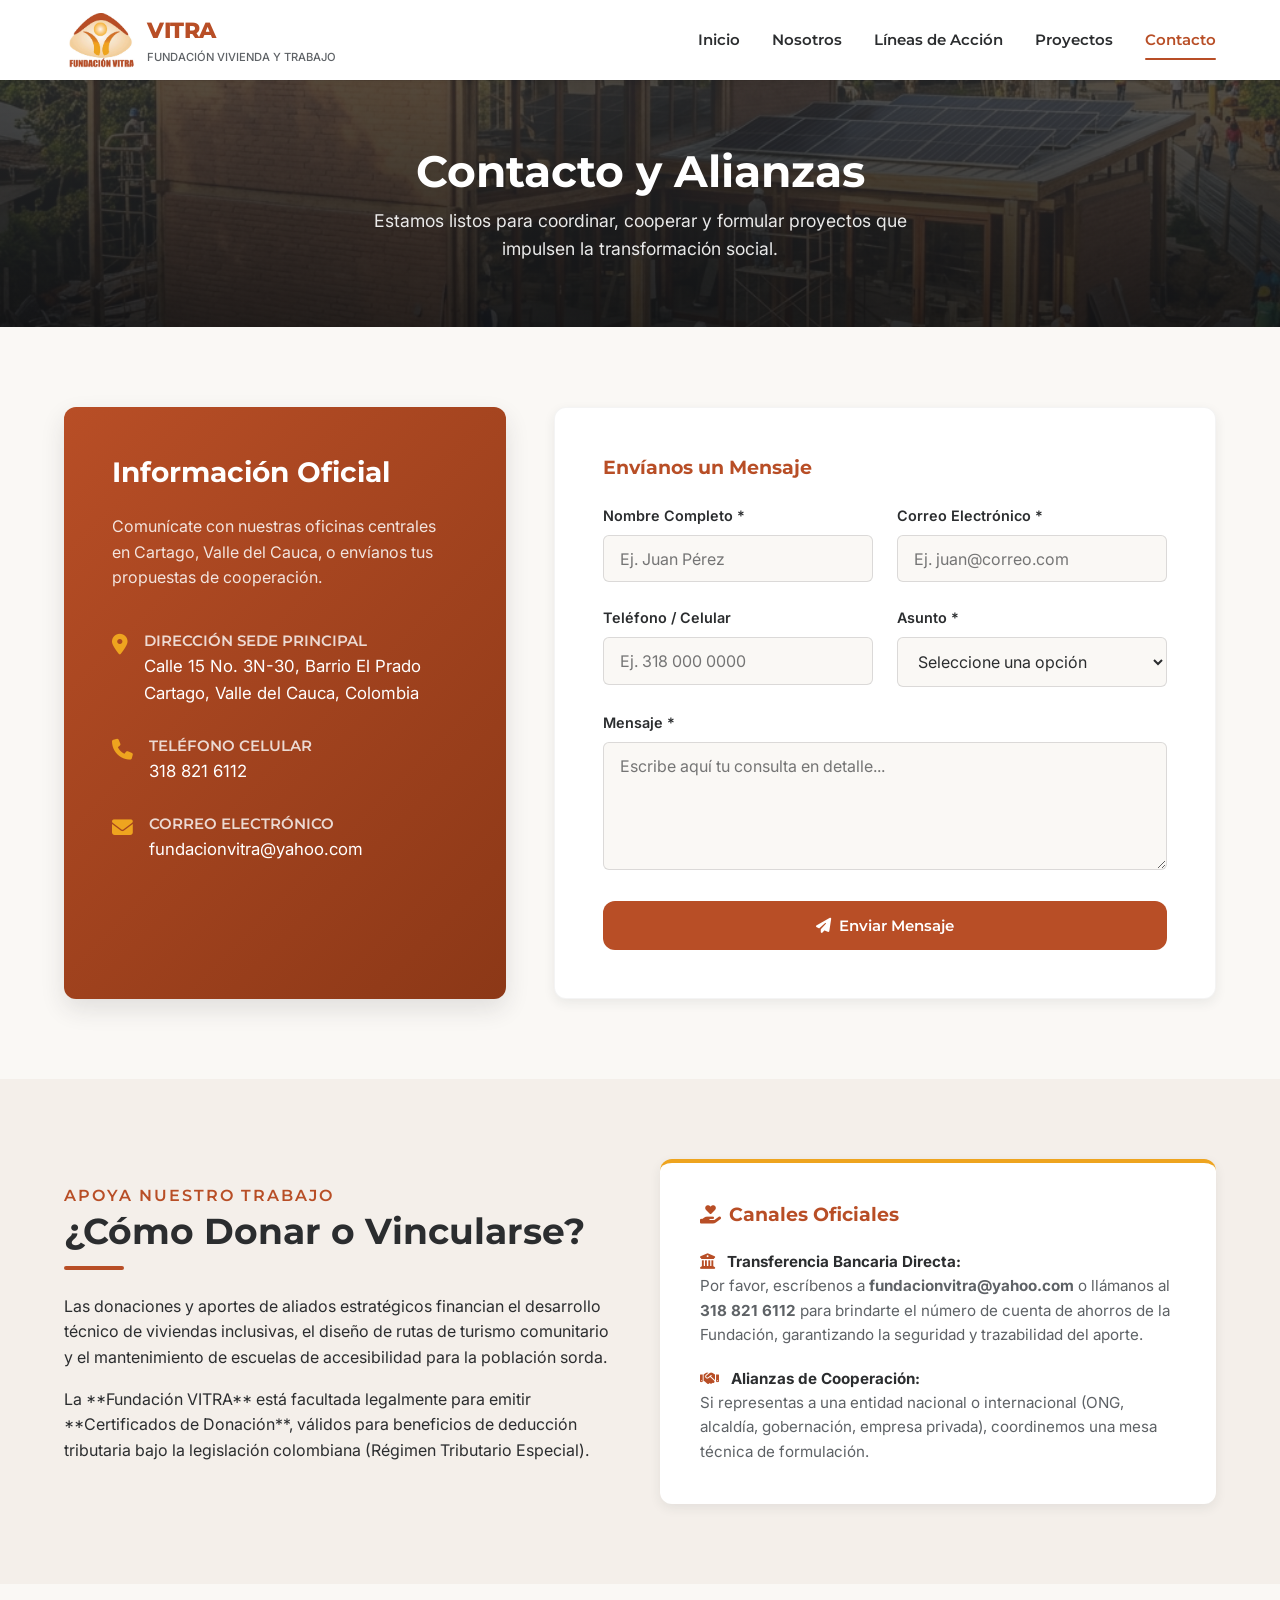
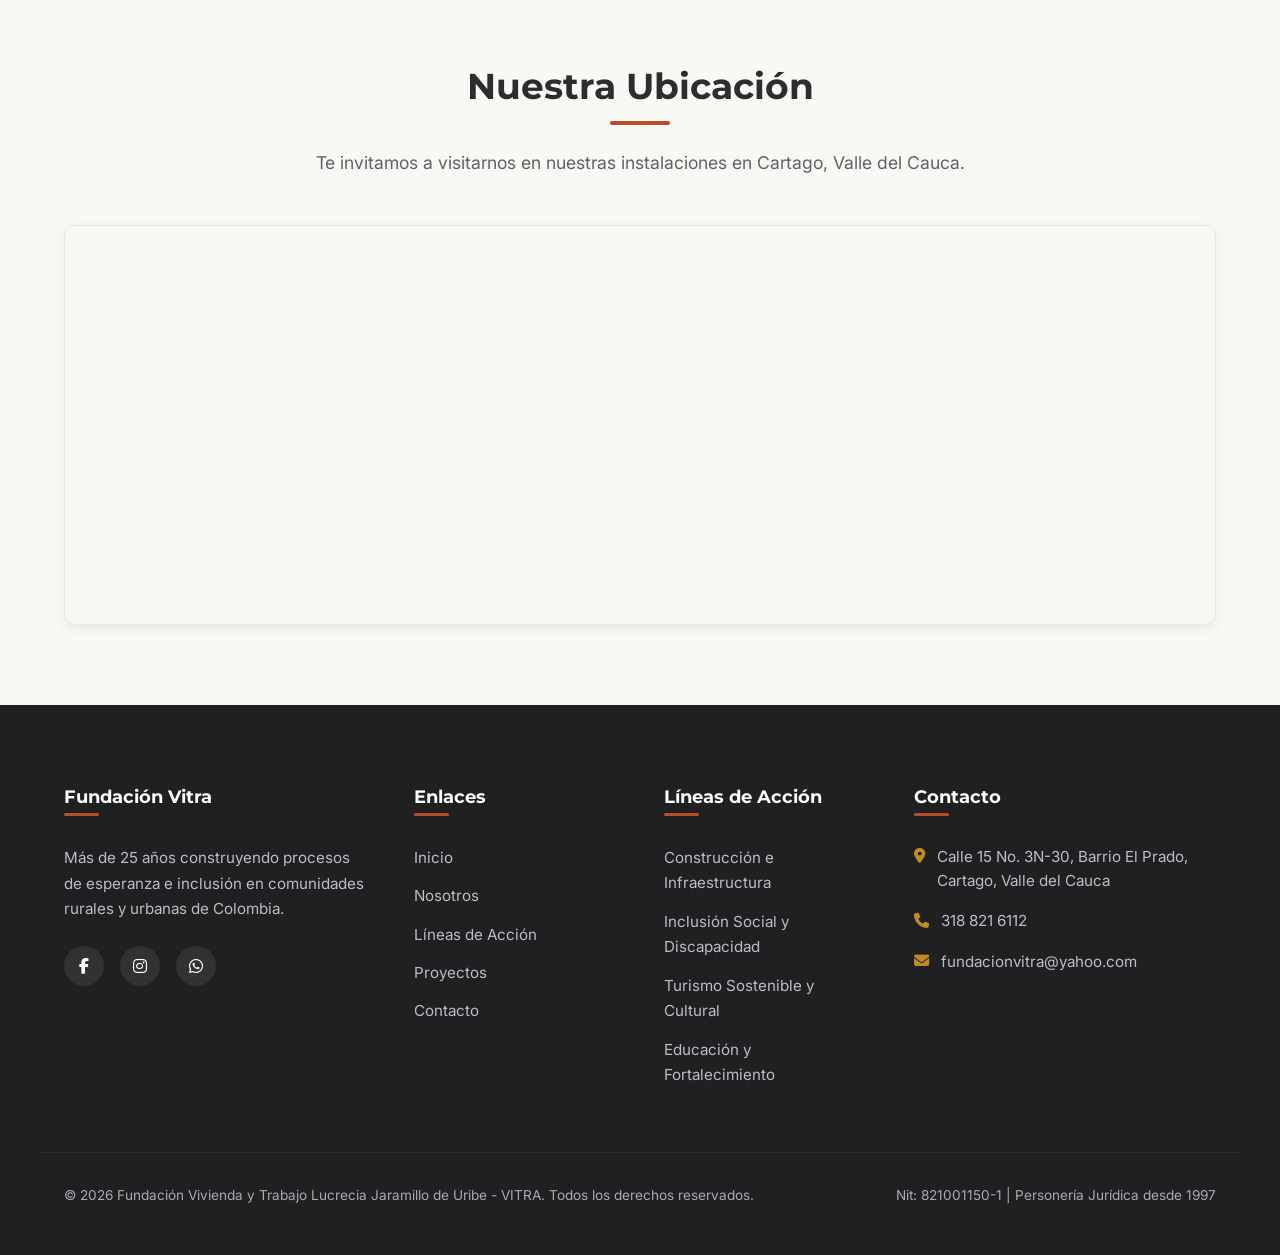
==== contacto.html @ 090f8663 "Add files via upload" ====
<!DOCTYPE html>
<html lang="es">
<head>
    <meta charset="UTF-8">
    <meta name="viewport" content="width=device-width, initial-scale=1.0">
    <meta name="description" content="Contáctanos y únete a nuestra causa. Información oficial, donaciones y ubicación de la Fundación Vitra en Cartago, Valle.">
    <title>Contacto | Fundación Vitra - Alianzas y Cooperación</title>
    <style>
/* Estilos generales y layouts de la Fundación Vitra */
/* Variables globales de diseño e identidad de la Fundación Vitra */
@import url('https://fonts.googleapis.com/css2?family=Montserrat:ital,wght@0,300;0,400;0,500;0,600;0,700;0,800;1,400&family=Inter:wght@300;400;500;600;700&display=swap');

:root {
    /* Tipografía */
    --font-heading: 'Montserrat', sans-serif;
    --font-body: 'Inter', sans-serif;

    /* Colores del Logo oficial de la Fundación Vitra (Terracota y Ámbar) */
    --color-primary: #b84e26;        /* Terracota / Ladrillo */
    --color-primary-rgb: 184, 78, 38;
    --color-primary-light: #d66438;
    --color-primary-dark: #8c3817;

    --color-secondary: #eea41f;      /* Ámbar / Amarillo cálido */
    --color-secondary-rgb: 238, 164, 31;
    --color-secondary-light: #f5b94f;
    --color-secondary-dark: #b87c10;

    /* Fondos y Textos */
    --color-bg-main: #faf8f5;        /* Alabastro / Off-white cálido */
    --color-bg-alt: #f4efea;         /* Crema suave para alternancia */
    --color-bg-card: #ffffff;        /* Blanco puro para tarjetas */
    
    --color-text-main: #2b2d2f;      /* Slate oscuro para legibilidad */
    --color-text-muted: #5e6266;     /* Gris para subtítulos y textos secundarios */
    --color-text-light: #ffffff;     /* Texto sobre fondos oscuros */
    
    /* Colores Estratégicos de Apoyo */
    --color-green: #2e7d32;          /* Verde para Medio Ambiente y Sostenibilidad */
    --color-green-light: #e8f5e9;
    --color-blue: #1565c0;           /* Azul para Inclusión Social y Cooperación */
    --color-blue-light: #e3f2fd;
    --color-error: #c62828;
    --color-success: #2e7d32;

    /* Sombras (Box Shadows) */
    --shadow-sm: 0 2px 4px rgba(43, 45, 47, 0.05);
    --shadow-md: 0 4px 12px rgba(43, 45, 47, 0.08);
    --shadow-lg: 0 10px 25px rgba(43, 45, 47, 0.12);
    --shadow-hover: 0 15px 35px rgba(184, 78, 38, 0.15);

    /* Radios y Espaciados */
    --radius-sm: 6px;
    --radius-md: 12px;
    --radius-lg: 20px;
    --radius-full: 9999px;

    /* Transiciones */
    --transition-fast: all 0.2s ease;
    --transition-normal: all 0.3s cubic-bezier(0.4, 0, 0.2, 1);
    --transition-slow: all 0.5s ease;

    /* Layout Constraints */
    --max-width: 1200px;
    --header-height: 80px;
}

/* Modo Oscuro (Opcional - Estética y Accesibilidad) */
@media (prefers-color-scheme: dark) {
    :root {
        --color-bg-main: #141517;
        --color-bg-alt: #1a1c1e;
        --color-bg-card: #202225;
        
        --color-text-main: #f0f2f5;
        --color-text-muted: #a0a5ad;
        
        --shadow-sm: 0 2px 4px rgba(0, 0, 0, 0.2);
        --shadow-md: 0 4px 12px rgba(0, 0, 0, 0.3);
        --shadow-lg: 0 10px 25px rgba(0, 0, 0, 0.4);
    }
}

/* ==========================================================================
   1. Reset y Estilos Base
   ========================================================================== */
*, *::before, *::after {
    box-sizing: border-box;
    margin: 0;
    padding: 0;
}

html {
    scroll-behavior: smooth;
    font-size: 16px;
    height: 100%;
}

body {
    font-family: var(--font-body);
    background-color: var(--color-bg-main);
    color: var(--color-text-main);
    line-height: 1.6;
    display: flex;
    flex-direction: column;
    min-height: 100vh;
    overflow-x: hidden;
    -webkit-font-smoothing: antialiased;
}

h1, h2, h3, h4, h5, h6 {
    font-family: var(--font-heading);
    font-weight: 700;
    line-height: 1.25;
    margin-bottom: 0.5em;
}

p {
    margin-bottom: 1rem;
}

a {
    color: inherit;
    text-decoration: none;
    transition: var(--transition-fast);
}

img {
    max-width: 100%;
    height: auto;
    display: block;
}

ul, ol {
    list-style: none;
}

button, input, textarea, select {
    font-family: inherit;
    font-size: inherit;
    color: inherit;
}

/* ==========================================================================
   2. Utilidades y Layout
   ========================================================================== */
.container {
    width: 100%;
    max-width: var(--max-width);
    margin: 0 auto;
    padding: 0 1.5rem;
}

.section {
    padding: 5rem 0;
}

.section-alt {
    background-color: var(--color-bg-alt);
    padding: 5rem 0;
}

.text-center {
    text-align: center;
}

.section-title {
    font-size: 2.25rem;
    position: relative;
    padding-bottom: 1rem;
    margin-bottom: 1.5rem;
}

.section-title::after {
    content: '';
    position: absolute;
    bottom: 0;
    left: 50%;
    transform: translateX(-50%);
    width: 60px;
    height: 4px;
    background-color: var(--color-primary);
    border-radius: var(--radius-full);
}

.section-title.left::after {
    left: 0;
    transform: none;
}

.section-subtitle {
    font-size: 1.1rem;
    color: var(--color-text-muted);
    max-width: 700px;
    margin: 0 auto 3rem auto;
}

/* Flex & Grid Utilities */
.grid-2 {
    display: grid;
    grid-template-columns: repeat(2, 1fr);
    gap: 2.5rem;
    align-items: center;
}

.grid-3 {
    display: grid;
    grid-template-columns: repeat(3, 1fr);
    gap: 2rem;
}

.grid-4 {
    display: grid;
    grid-template-columns: repeat(4, 1fr);
    gap: 1.5rem;
}

/* ==========================================================================
   3. Botones y Elementos Interactivos
   ========================================================================== */
.btn {
    display: inline-flex;
    align-items: center;
    justify-content: center;
    padding: 0.8rem 1.8rem;
    font-family: var(--font-heading);
    font-weight: 600;
    border-radius: var(--radius-md);
    cursor: pointer;
    transition: var(--transition-normal);
    border: 2px solid transparent;
    font-size: 0.95rem;
}

.btn-primary {
    background-color: var(--color-primary);
    color: var(--color-text-light);
}

.btn-primary:hover {
    background-color: var(--color-primary-dark);
    transform: translateY(-2px);
    box-shadow: 0 5px 15px rgba(184, 78, 38, 0.3);
}

.btn-secondary {
    background-color: var(--color-secondary);
    color: #141517; /* Contraste oscuro para legibilidad */
}

.btn-secondary:hover {
    background-color: var(--color-secondary-light);
    transform: translateY(-2px);
    box-shadow: 0 5px 15px rgba(238, 164, 31, 0.3);
}

.btn-outline {
    background-color: transparent;
    border-color: var(--color-primary);
    color: var(--color-primary);
}

.btn-outline:hover {
    background-color: var(--color-primary);
    color: var(--color-text-light);
    transform: translateY(-2px);
}

.btn-outline-white {
    background-color: transparent;
    border-color: var(--color-text-light);
    color: var(--color-text-light);
}

.btn-outline-white:hover {
    background-color: var(--color-text-light);
    color: var(--color-primary);
    transform: translateY(-2px);
}

/* ==========================================================================
   4. Header y Menú de Navegación
   ========================================================================== */
.header {
    background-color: var(--color-bg-card);
    box-shadow: var(--shadow-sm);
    position: sticky;
    top: 0;
    z-index: 1000;
    transition: var(--transition-normal);
}

.header.scrolled {
    backdrop-filter: blur(10px);
    background-color: rgba(255, 255, 255, 0.92);
    height: 70px;
}

@media (prefers-color-scheme: dark) {
    .header.scrolled {
        background-color: rgba(20, 21, 23, 0.92);
    }
}

.navbar {
    display: flex;
    align-items: center;
    justify-content: space-between;
    height: var(--header-height);
    transition: var(--transition-normal);
}

.header.scrolled .navbar {
    height: 70px;
}

.logo-container {
    display: flex;
    align-items: center;
    gap: 0.8rem;
}

.logo-img {
    height: 55px;
    width: auto;
    border-radius: var(--radius-sm);
    transition: var(--transition-normal);
}

.header.scrolled .logo-img {
    height: 48px;
}

.logo-text {
    font-family: var(--font-heading);
    font-weight: 800;
    font-size: 1.4rem;
    color: var(--color-primary);
    letter-spacing: -0.5px;
}

.logo-sub {
    font-size: 0.7rem;
    color: var(--color-text-muted);
    font-weight: 500;
    text-transform: uppercase;
}

.nav-menu {
    display: flex;
    gap: 2rem;
}

.nav-link {
    font-family: var(--font-heading);
    font-weight: 600;
    font-size: 0.95rem;
    color: var(--color-text-main);
    padding: 0.5rem 0;
    position: relative;
}

.nav-link::after {
    content: '';
    position: absolute;
    bottom: 0;
    left: 0;
    width: 0;
    height: 2.5px;
    background-color: var(--color-primary);
    transition: var(--transition-normal);
    border-radius: var(--radius-full);
}

.nav-link:hover::after,
.nav-link.active::after {
    width: 100%;
}

.nav-link.active {
    color: var(--color-primary);
}

.nav-toggle {
    display: none;
    background: none;
    border: none;
    cursor: pointer;
    font-size: 1.8rem;
    color: var(--color-text-main);
}

/* ==========================================================================
   5. Hero Section (Inicio)
   ========================================================================== */
.hero {
    position: relative;
    background-image: linear-gradient(rgba(0, 0, 0, 0.65), rgba(0, 0, 0, 0.75)), url('[data-uri]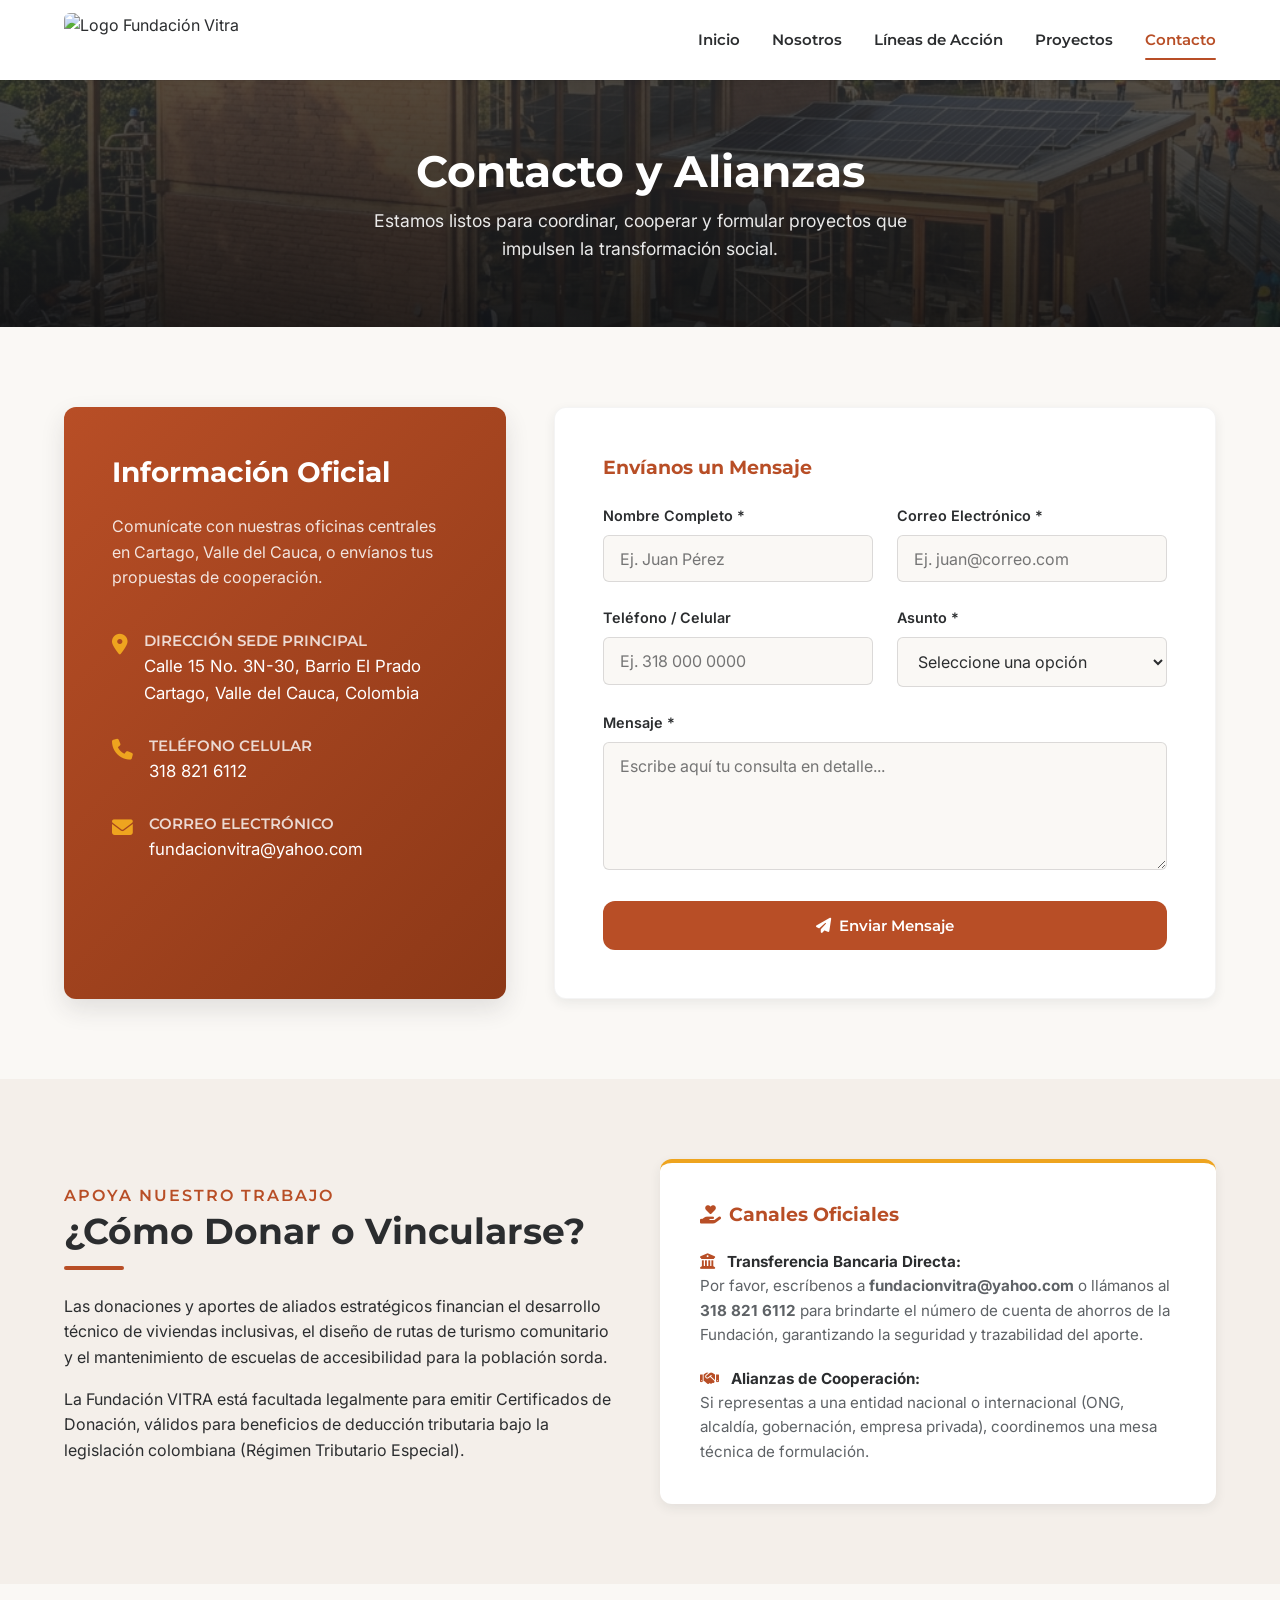
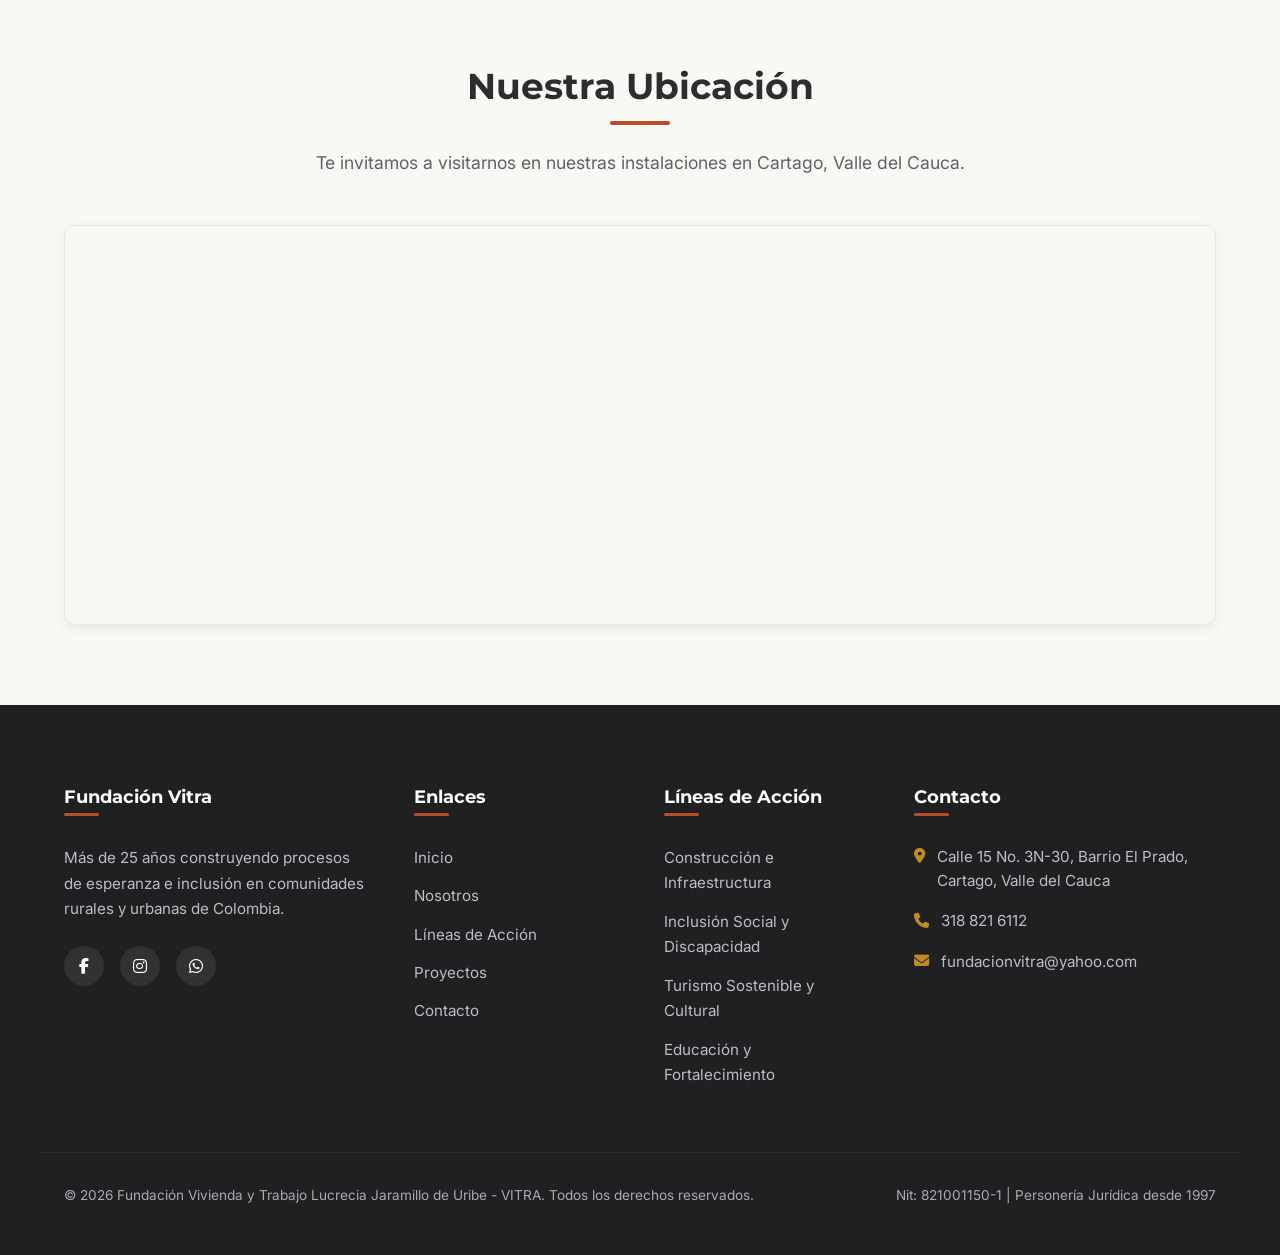
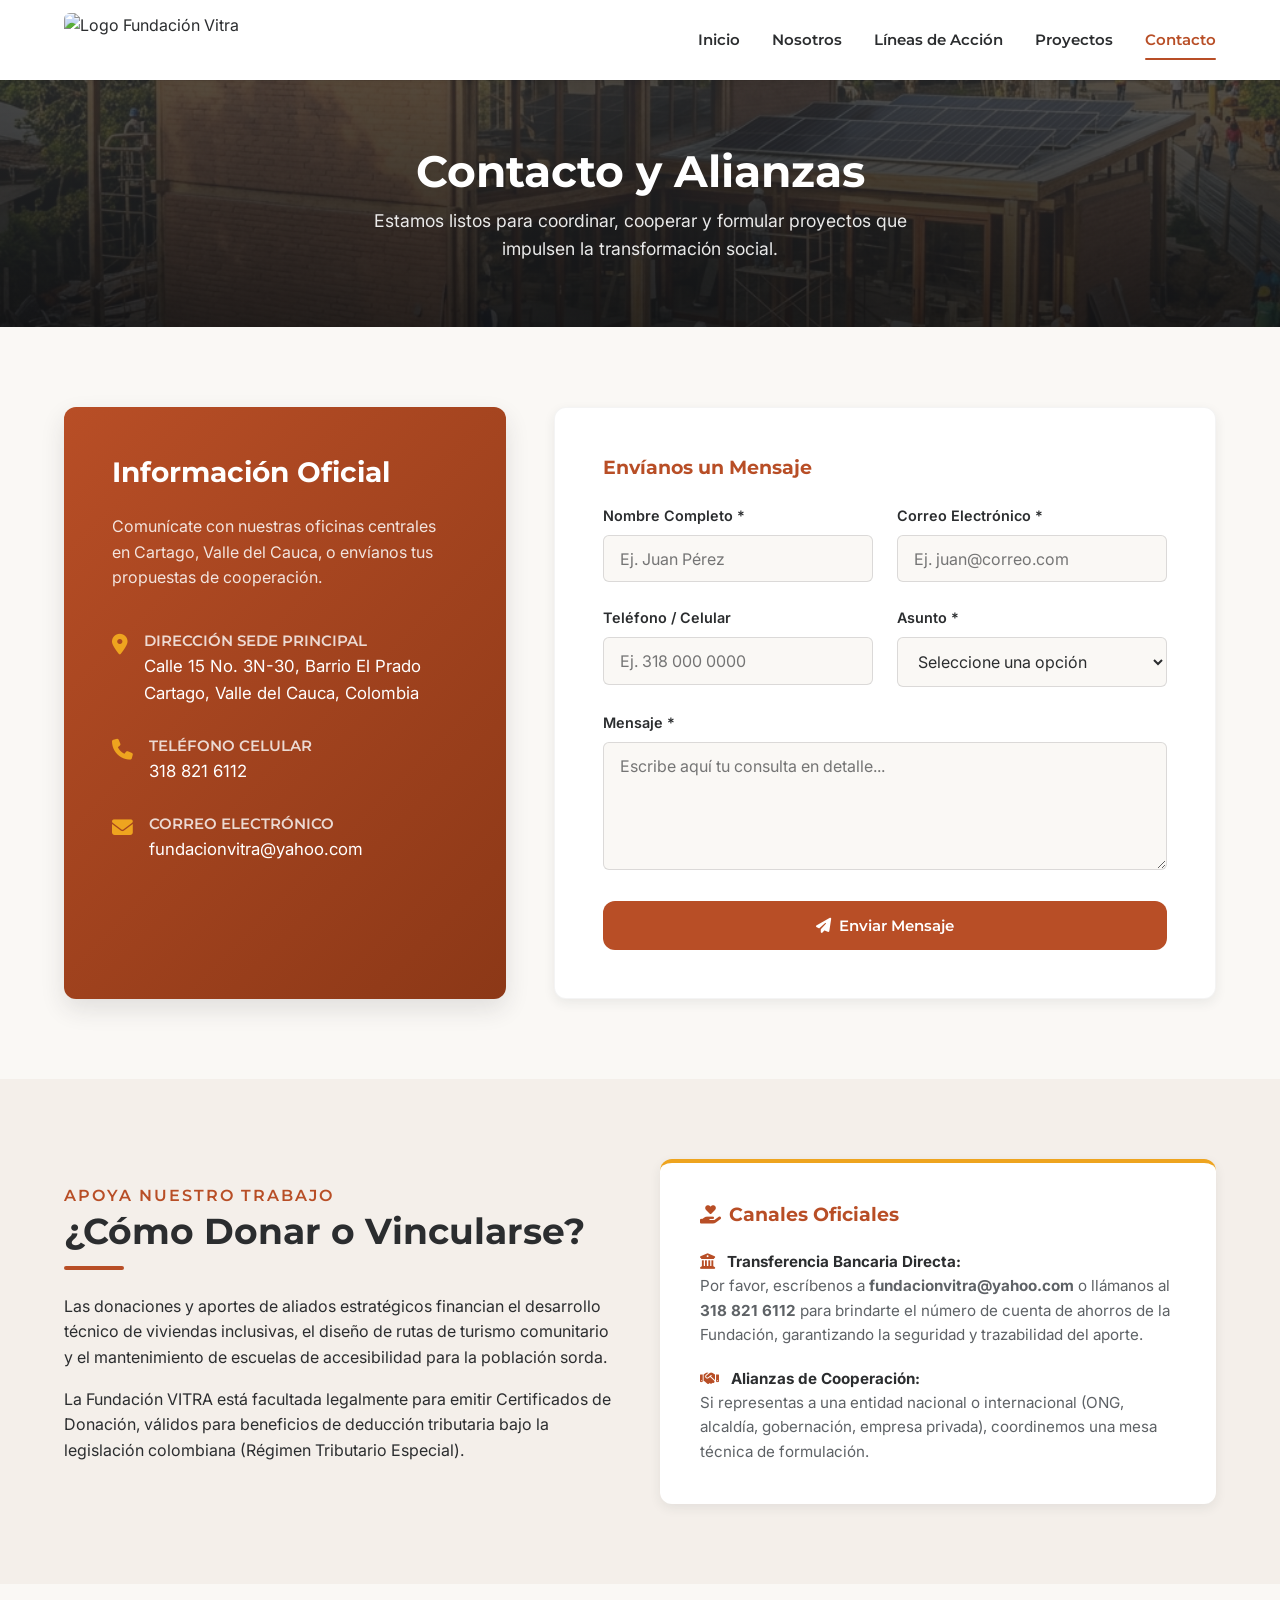
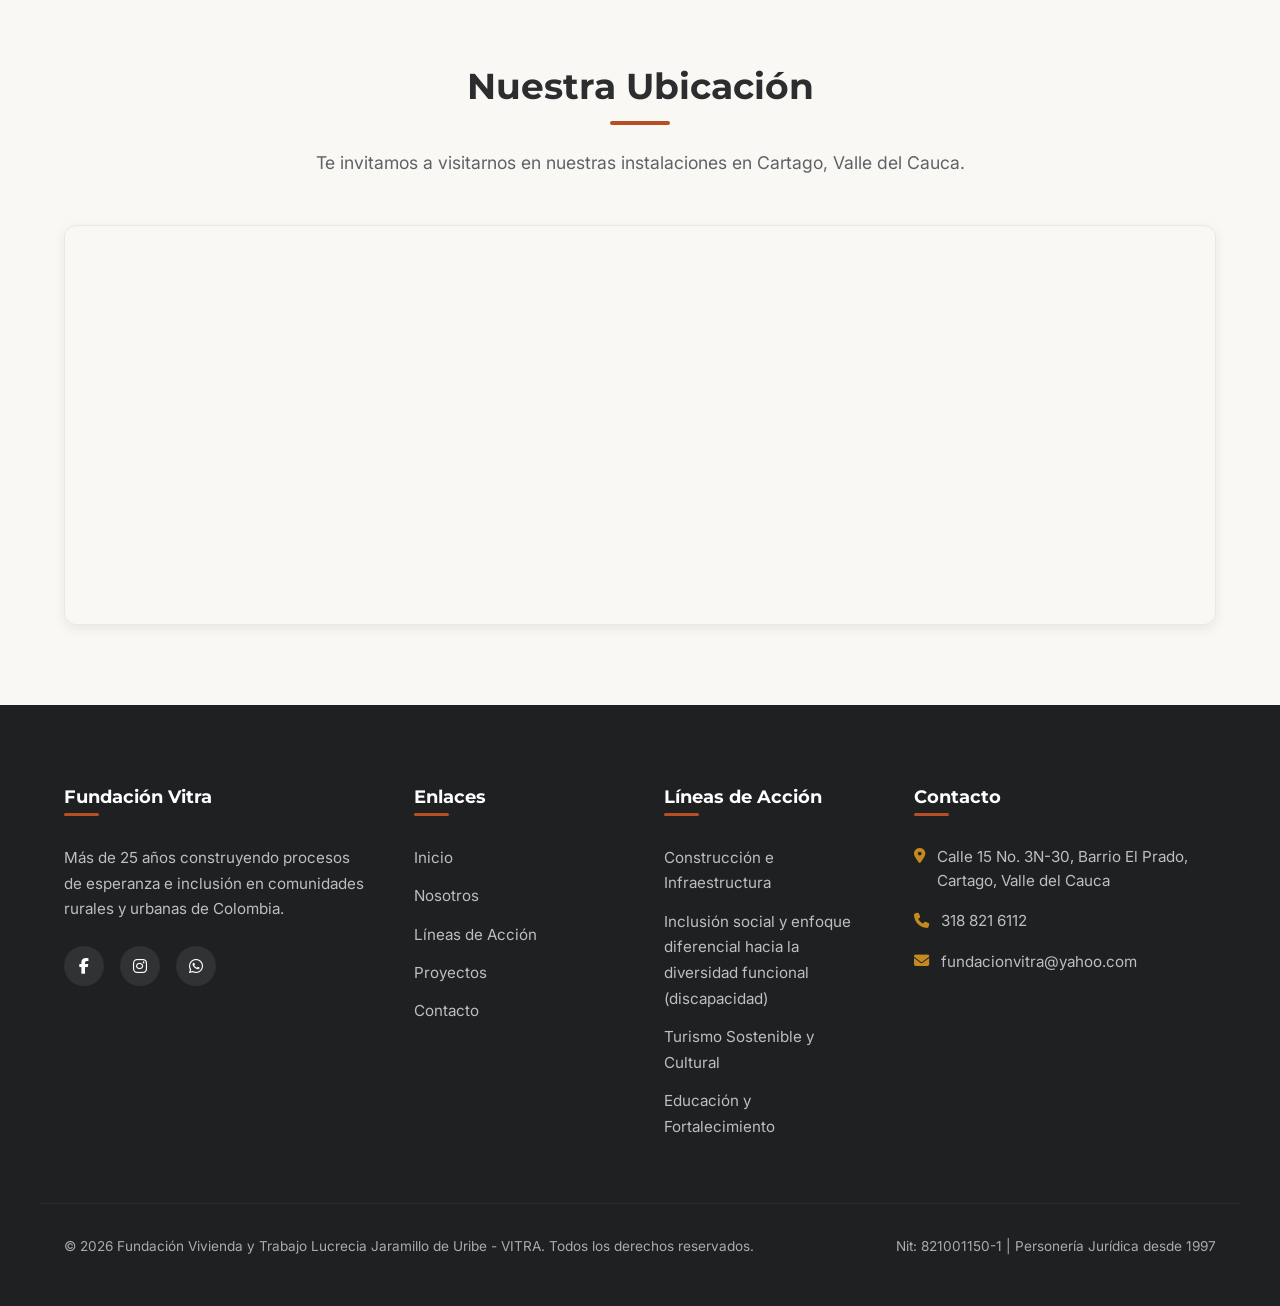
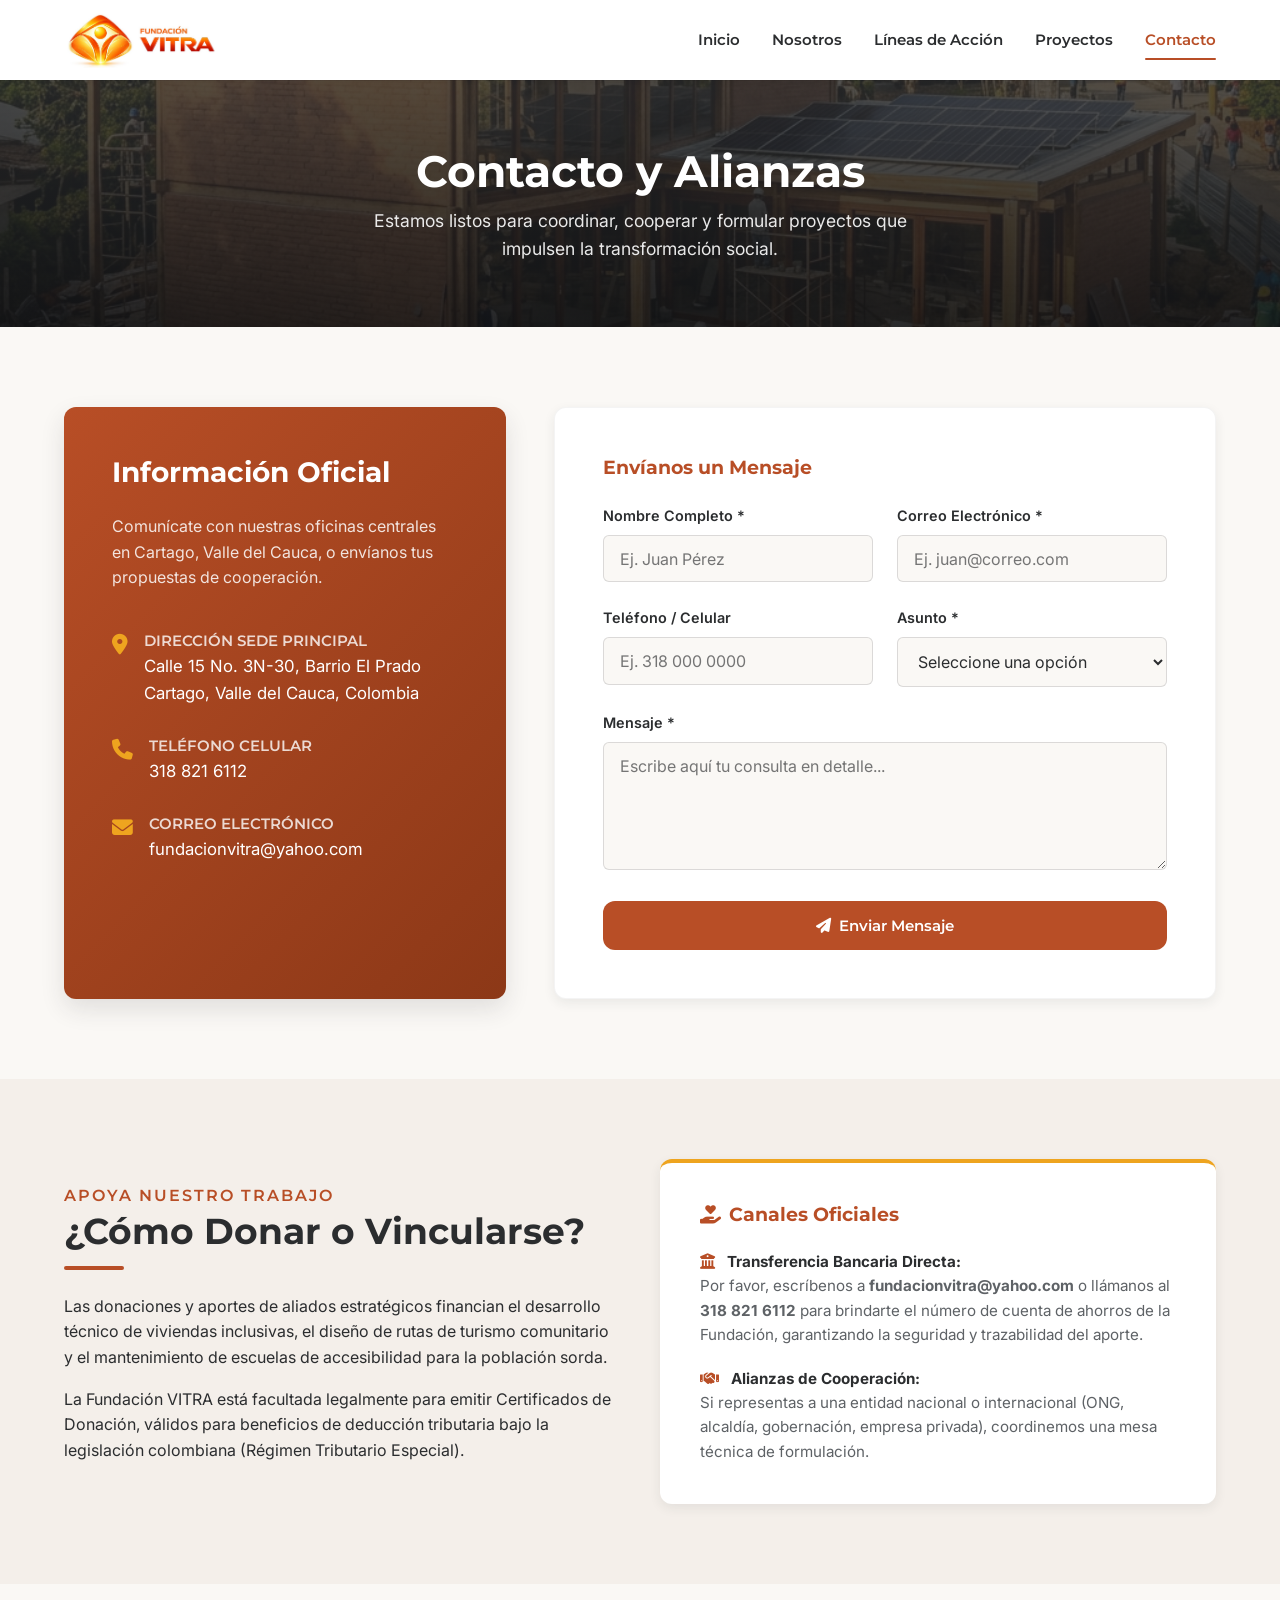
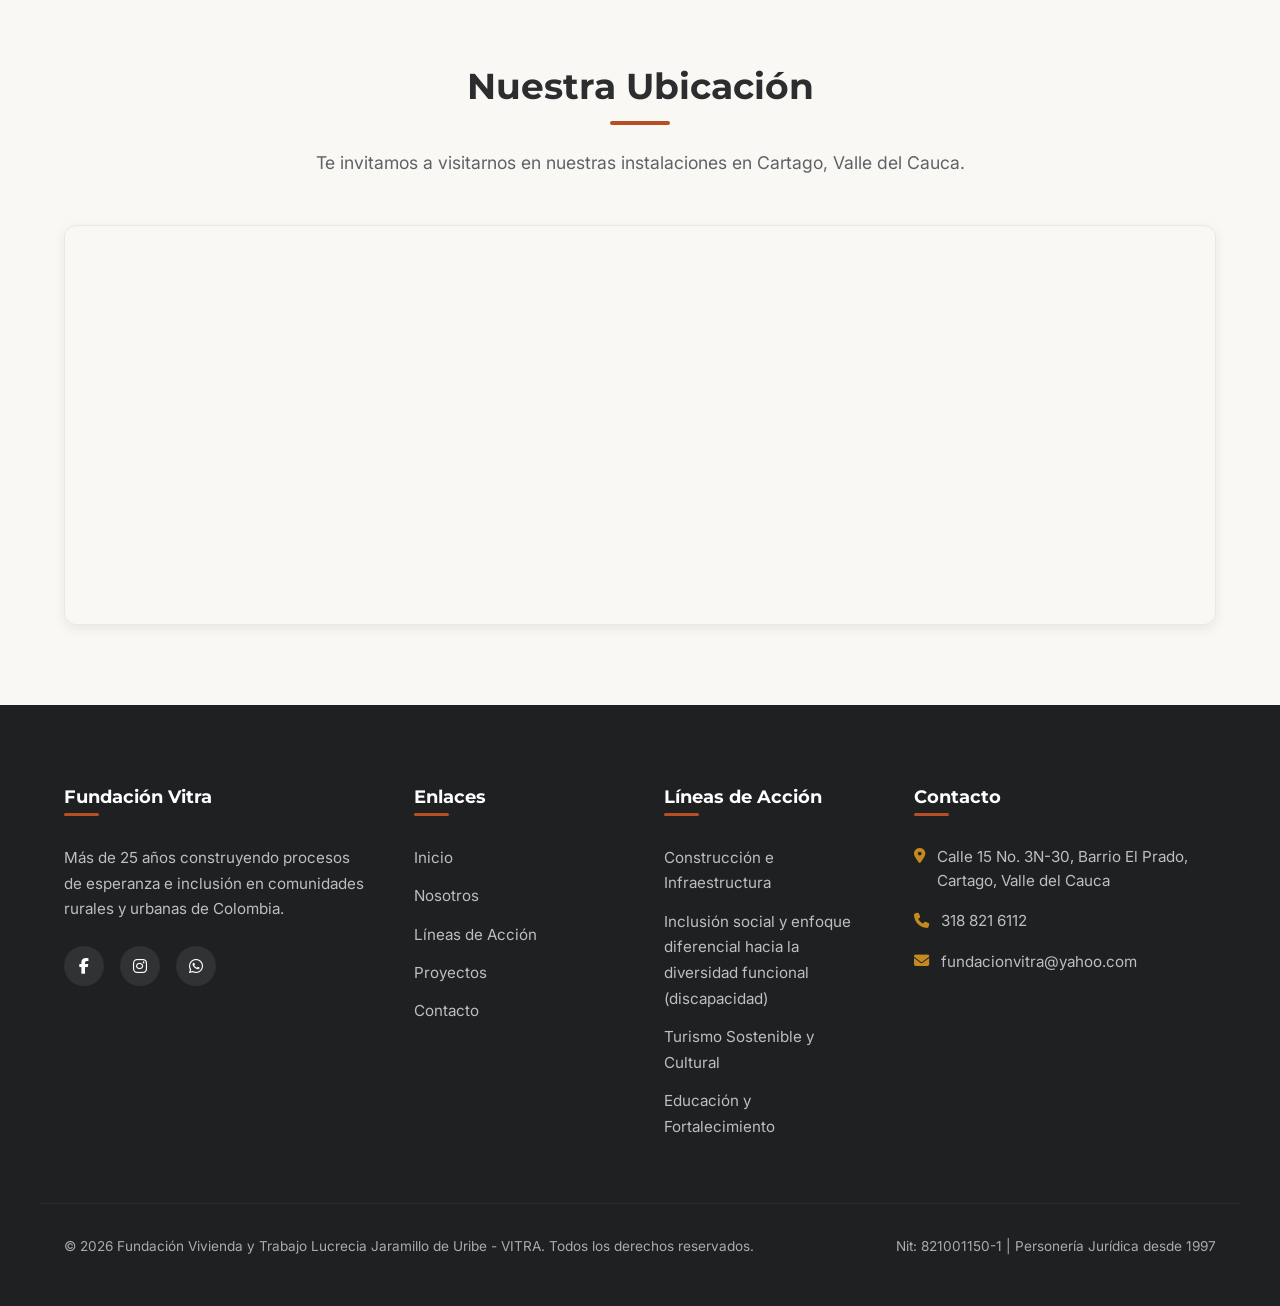
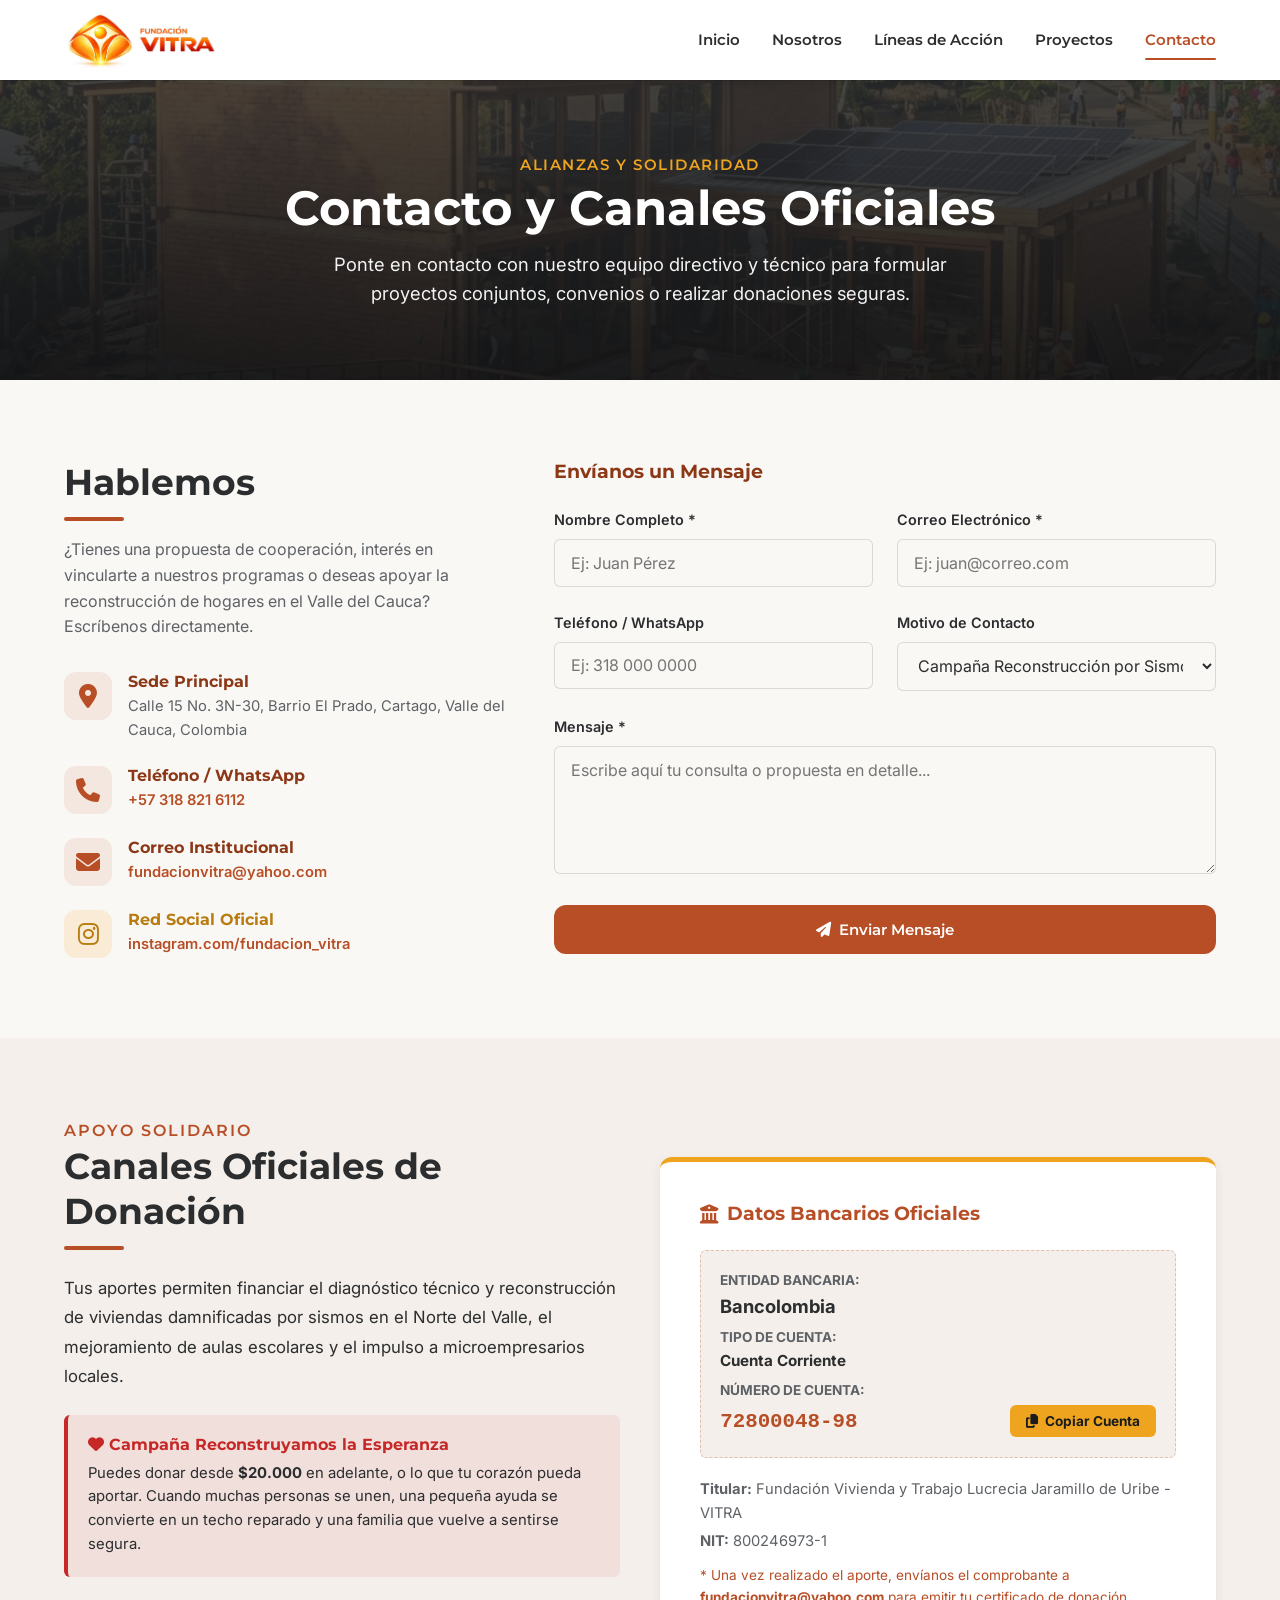
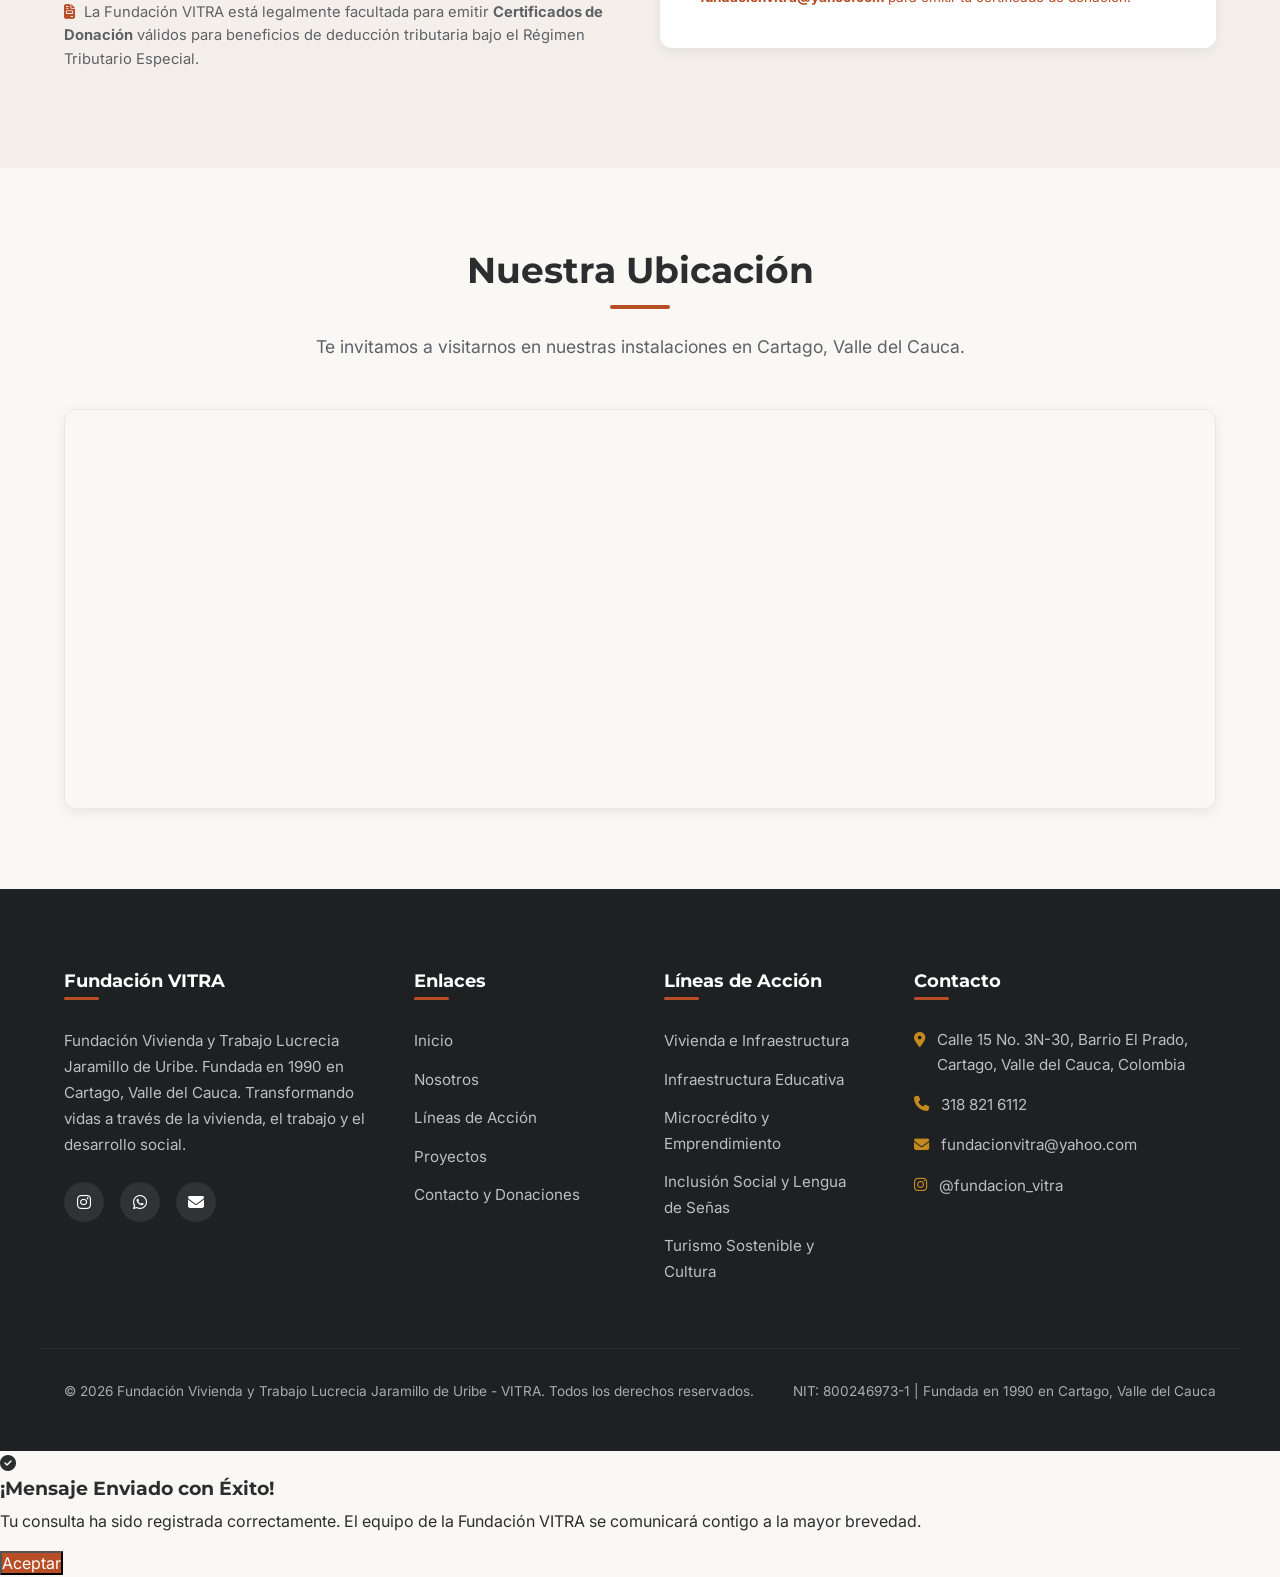
